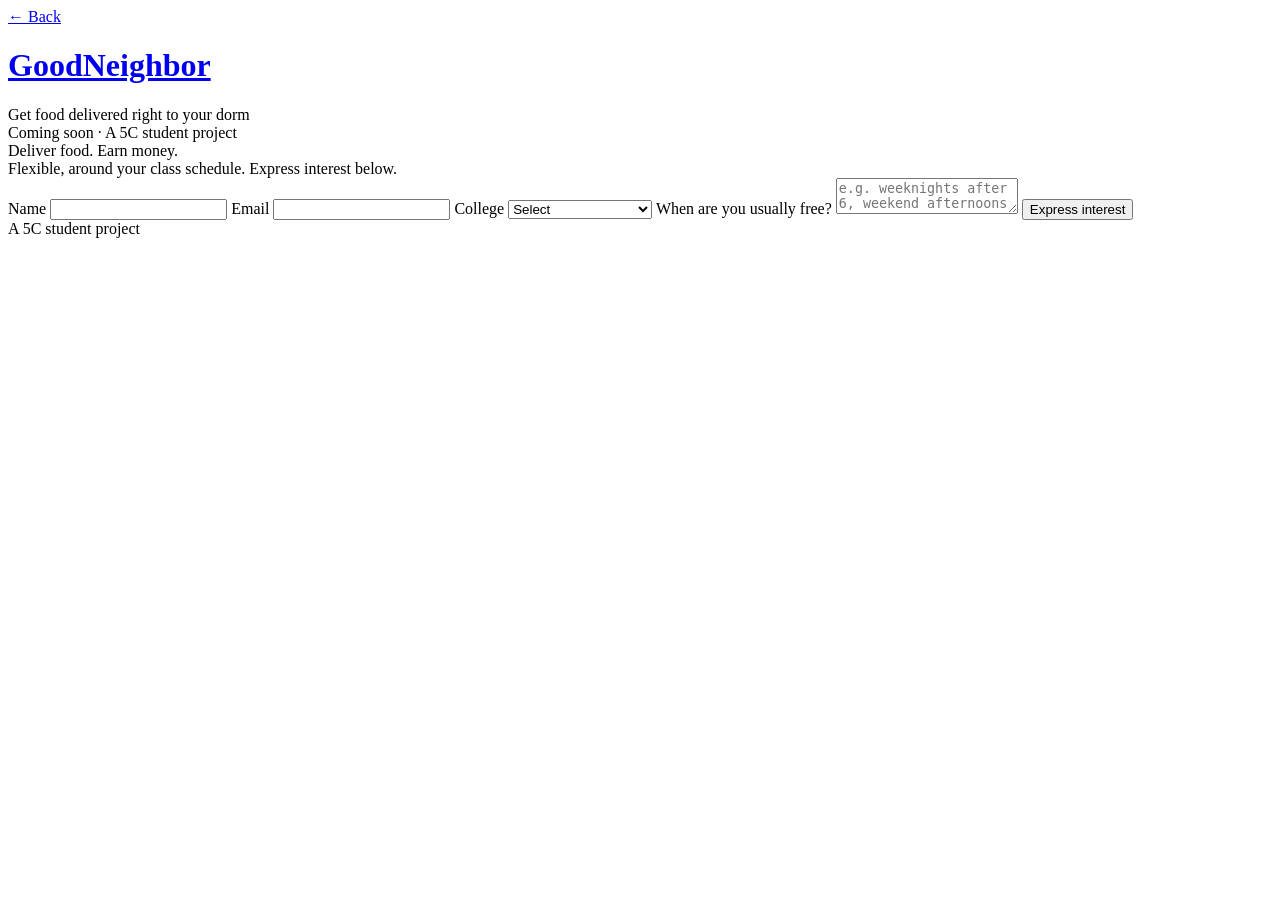
==== deliver.html @ 1658251e "Add files via upload" ====
<!DOCTYPE html>
<html lang="en">
<head>
<meta charset="utf-8">
<meta name="viewport" content="width=device-width, initial-scale=1, viewport-fit=cover">
<title>Deliver | GoodNeighbor</title>
<link rel="stylesheet" href="style.css">
</head>
<body>
<main>
  <a class="back" href="index.html">&larr; Back</a>
  <h1><a href="index.html">GoodNeighbor</a></h1>
  <div class="tagline">Get food delivered right to your dorm</div>
  <div class="tag">Coming soon · A 5C student project</div>

  <div class="lede">Deliver food. Earn money.<br>Flexible, around your class schedule. Express interest below.</div>

  <form id="interest" data-role="deliverer">
    <label for="name">Name</label>
    <input id="name" name="name" type="text" required autocomplete="name">

    <label for="email">Email</label>
    <input id="email" name="email" type="email" required autocomplete="email">

    <label for="college">College</label>
    <select id="college" name="college" required>
      <option value="">Select</option>
      <option>Pomona</option>
      <option>Claremont McKenna</option>
      <option>Scripps</option>
      <option>Pitzer</option>
      <option>Harvey Mudd</option>
    </select>

    <label for="avail">When are you usually free?</label>
    <textarea id="avail" name="availability" placeholder="e.g. weeknights after 6, weekend afternoons"></textarea>

    <button class="btn solid" type="submit">Express interest</button>
    <div id="msg" role="status"></div>
  </form>

  <div class="footer">A 5C student project</div>
</main>
<script src="app.js"></script>
</body>
</html>
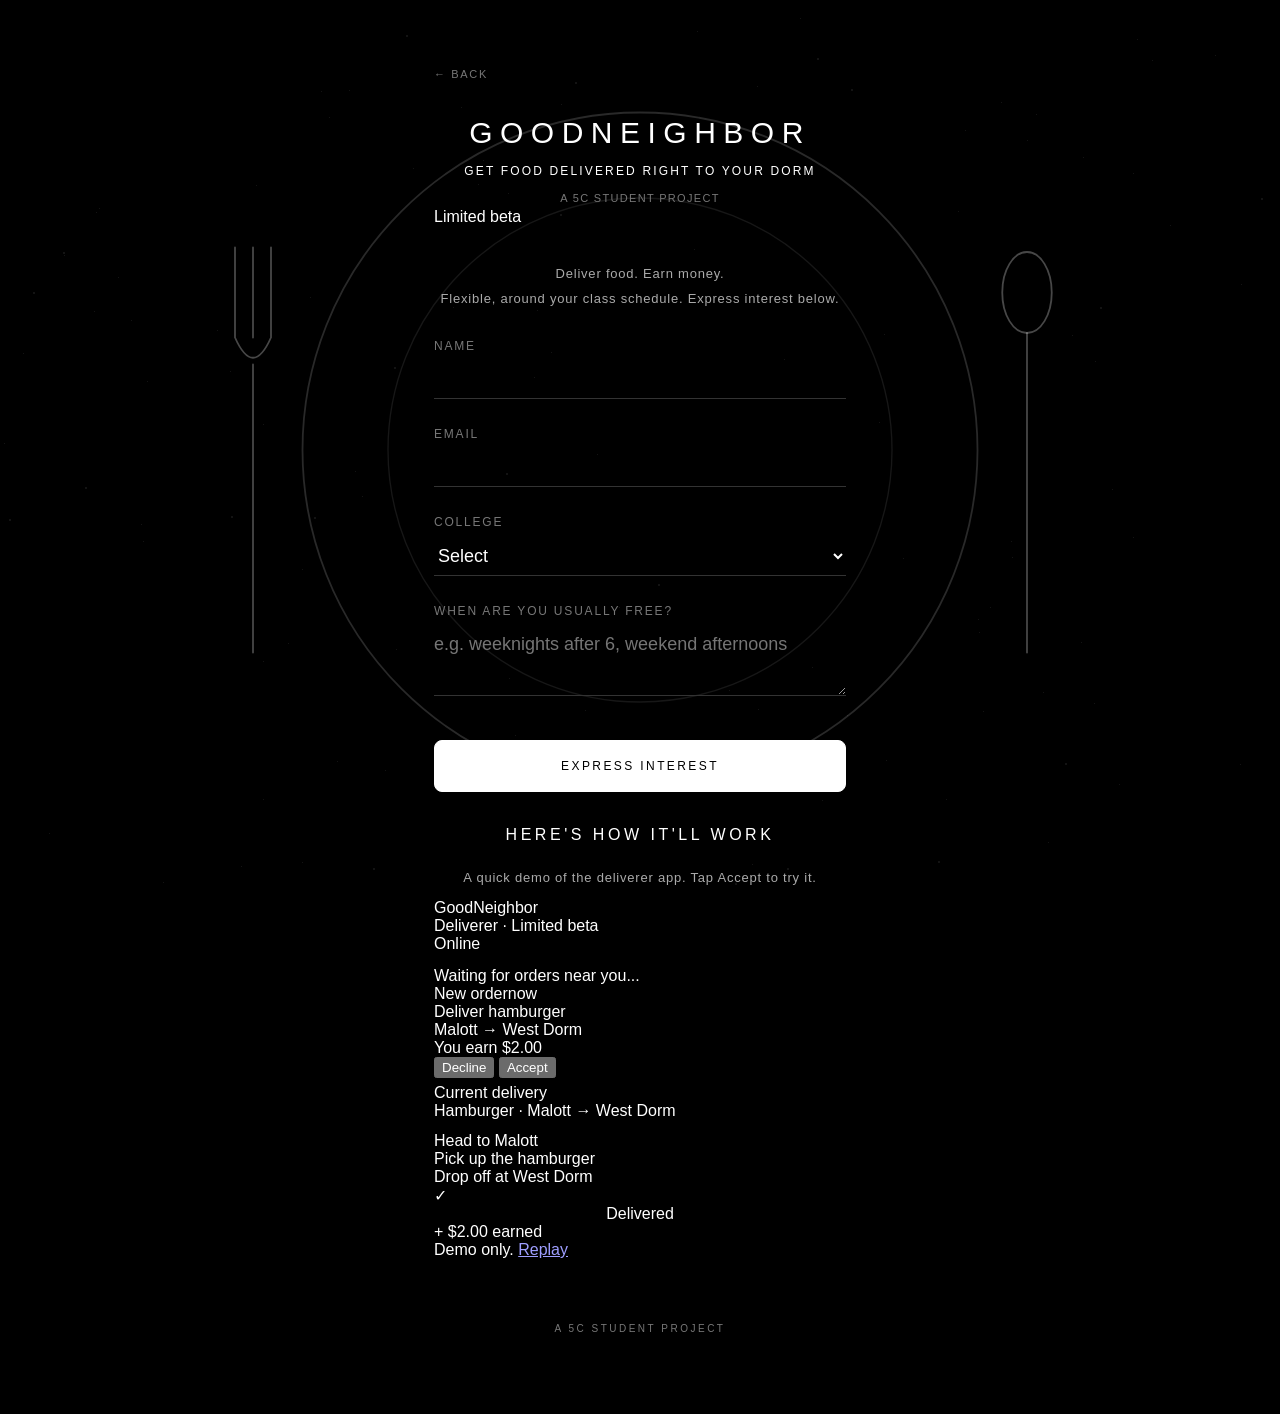
==== commit 7e79994d: "Update deliver.html" ====
--- a/deliver.html
+++ b/deliver.html
@@ -11,7 +11,8 @@
   <a class="back" href="index.html">&larr; Back</a>
   <h1><a href="index.html">GoodNeighbor</a></h1>
   <div class="tagline">Get food delivered right to your dorm</div>
-  <div class="tag">Coming soon · A 5C student project</div>
+  <div class="tag">A 5C student project</div>
+  <div class="beta">Limited beta</div>
 
   <div class="lede">Deliver food. Earn money.<br>Flexible, around your class schedule. Express interest below.</div>
 
@@ -39,6 +40,52 @@
     <div id="msg" role="status"></div>
   </form>
 
+  <section class="demo">
+    <div class="section-title">Here's how it'll work</div>
+    <div class="lede" style="margin-top:0">A quick demo of the deliverer app. Tap Accept to try it.</div>
+
+    <div class="phone" id="deliver-demo">
+      <div class="phone-notch"></div>
+      <div class="phone-screen">
+        <div class="phone-brand">GoodNeighbor</div>
+        <div class="phone-project">Deliverer &middot; Limited beta</div>
+
+        <div class="dstate on" id="d-idle">
+          <div class="online"><span class="pulse"></span>Online</div>
+          <div class="phone-help" style="margin-top:14px">Waiting for orders near you...</div>
+        </div>
+
+        <div class="dstate" id="d-offer">
+          <div class="notif">
+            <div class="notif-top"><span>New order</span><span>now</span></div>
+            <div class="notif-main">Deliver hamburger</div>
+            <div class="notif-route">Malott &rarr; West Dorm</div>
+            <div class="notif-pay">You earn $2.00</div>
+            <div class="notif-btns">
+              <button type="button" class="nb" id="d-decline">Decline</button>
+              <button type="button" class="nb go" id="d-accept">Accept</button>
+            </div>
+          </div>
+        </div>
+
+        <div class="dstate" id="d-active">
+          <div class="phone-label" style="margin-top:6px">Current delivery</div>
+          <div class="notif-main" style="margin-bottom:12px">Hamburger &middot; Malott &rarr; West Dorm</div>
+          <div class="dstep" id="s1"><span class="dot"></span>Head to Malott</div>
+          <div class="dstep" id="s2"><span class="dot"></span>Pick up the hamburger</div>
+          <div class="dstep" id="s3"><span class="dot"></span>Drop off at West Dorm</div>
+        </div>
+
+        <div class="dstate" id="d-done">
+          <div class="done-check">&#10003;</div>
+          <div class="notif-main" style="text-align:center">Delivered</div>
+          <div class="earned">+ $2.00 earned</div>
+        </div>
+      </div>
+    </div>
+    <div class="demo-note">Demo only. <a href="#" id="replay">Replay</a></div>
+  </section>
+
   <div class="footer">A 5C student project</div>
 </main>
 <script src="app.js"></script>
--- a/style.css
+++ b/style.css
@@ -0,0 +1,45 @@
+:root{--bg:#000;--fg:#fff;--mute:#777;--line:#333;color-scheme:dark}
+*{box-sizing:border-box}
+html,body{margin:0;background:var(--bg);color:var(--fg);font-family:Helvetica,Arial,sans-serif;font-weight:300}
+input,select,button,textarea{font-family:inherit;font-weight:inherit}
+main{position:relative;z-index:1;max-width:460px;margin:0 auto;padding:64px 24px 80px}
+svg.plate{position:fixed;inset:0;margin:auto;width:min(100vw,900px);height:min(100vh,900px);z-index:0;pointer-events:none}
+@media (max-width:600px){svg.plate g{display:none}}
+.star{position:fixed;z-index:0;pointer-events:none;background:#fff;border-radius:50%;opacity:.1;animation:twinkle 4s ease-in-out infinite}
+@keyframes twinkle{0%,100%{opacity:.08;transform:scale(.8)}50%{opacity:.9;transform:scale(1.5)}}
+@media (prefers-reduced-motion:reduce){.star{animation:none;opacity:.4}}
+
+h1{font-size:clamp(24px,7vw,30px);white-space:nowrap;font-weight:300;letter-spacing:.25em;text-transform:uppercase;margin:0 0 12px;text-align:center}
+h1 a{color:inherit;text-decoration:none}
+.tagline{font-size:clamp(9px,2.8vw,12px);letter-spacing:.18em;text-transform:uppercase;line-height:1.6;margin-bottom:8px;white-space:nowrap;text-align:center}
+.tag{font-size:11px;letter-spacing:.12em;text-transform:uppercase;color:var(--mute);line-height:1.7;text-align:center}
+.soon{margin:56px 0 8px;text-align:center;font-size:22px;letter-spacing:.3em;text-transform:uppercase}
+.soon-sub{text-align:center;font-size:12px;letter-spacing:.15em;text-transform:uppercase;color:var(--mute);line-height:1.9;margin-bottom:40px}
+
+.btn{display:block;width:100%;text-align:center;text-decoration:none;border:1px solid #fff;border-radius:8px;padding:18px 16px;margin:14px 0;font-size:12px;letter-spacing:.2em;text-transform:uppercase;color:var(--fg);background:none;cursor:pointer;transition:background .2s,color .2s}
+.btn:hover{background:#fff;color:#000}
+.btn.solid{background:#fff;color:#000}
+.btn.solid:hover{background:#ddd}
+button.btn:disabled{opacity:.3;cursor:not-allowed}
+
+.about{margin-top:72px;border-top:1px solid var(--line);padding-top:40px}
+.section-title{font-size:16px;letter-spacing:.22em;text-transform:uppercase;margin:0 0 22px;text-align:center}
+.about p{font-size:14px;letter-spacing:.06em;line-height:1.95;color:#bbb;margin:0 0 20px}
+.about ul{list-style:none;padding:0;margin:0 0 22px}
+.about li{font-size:13px;letter-spacing:.08em;line-height:1.7;color:#bbb;padding:12px 0;border-bottom:1px solid var(--line)}
+.about p.strong{color:var(--fg)}
+
+.back{display:inline-block;margin-bottom:36px;font-size:11px;letter-spacing:.15em;text-transform:uppercase;color:var(--mute);text-decoration:none}
+.back:hover{color:#fff}
+.lede{font-size:13px;letter-spacing:.06em;line-height:1.9;color:#aaa;text-align:center;margin:36px 0 8px}
+form{margin-top:8px}
+label{display:block;font-size:12px;letter-spacing:.15em;text-transform:uppercase;color:var(--mute);margin:28px 0 8px}
+input[type=text],input[type=email],select,textarea{width:100%;background:none;border:0;border-bottom:1px solid var(--line);color:var(--fg);font-size:18px;padding:8px 0;border-radius:0;outline:none}
+select option{background:#000;color:#fff}
+textarea{resize:vertical;min-height:70px}
+input:focus,select:focus,textarea:focus{border-color:var(--fg)}
+form .btn{margin-top:40px}
+#msg{font-size:13px;color:var(--mute);margin-top:16px;min-height:18px;text-align:center;line-height:1.6}
+.pay{margin-top:64px;border-top:1px solid var(--line);padding-top:40px}
+.zelle-note{font-size:12px;color:var(--mute);line-height:1.6;text-align:center;min-height:18px;word-break:break-all}
+.footer{margin-top:64px;text-align:center;font-size:10px;letter-spacing:.25em;color:var(--mute);text-transform:uppercase}
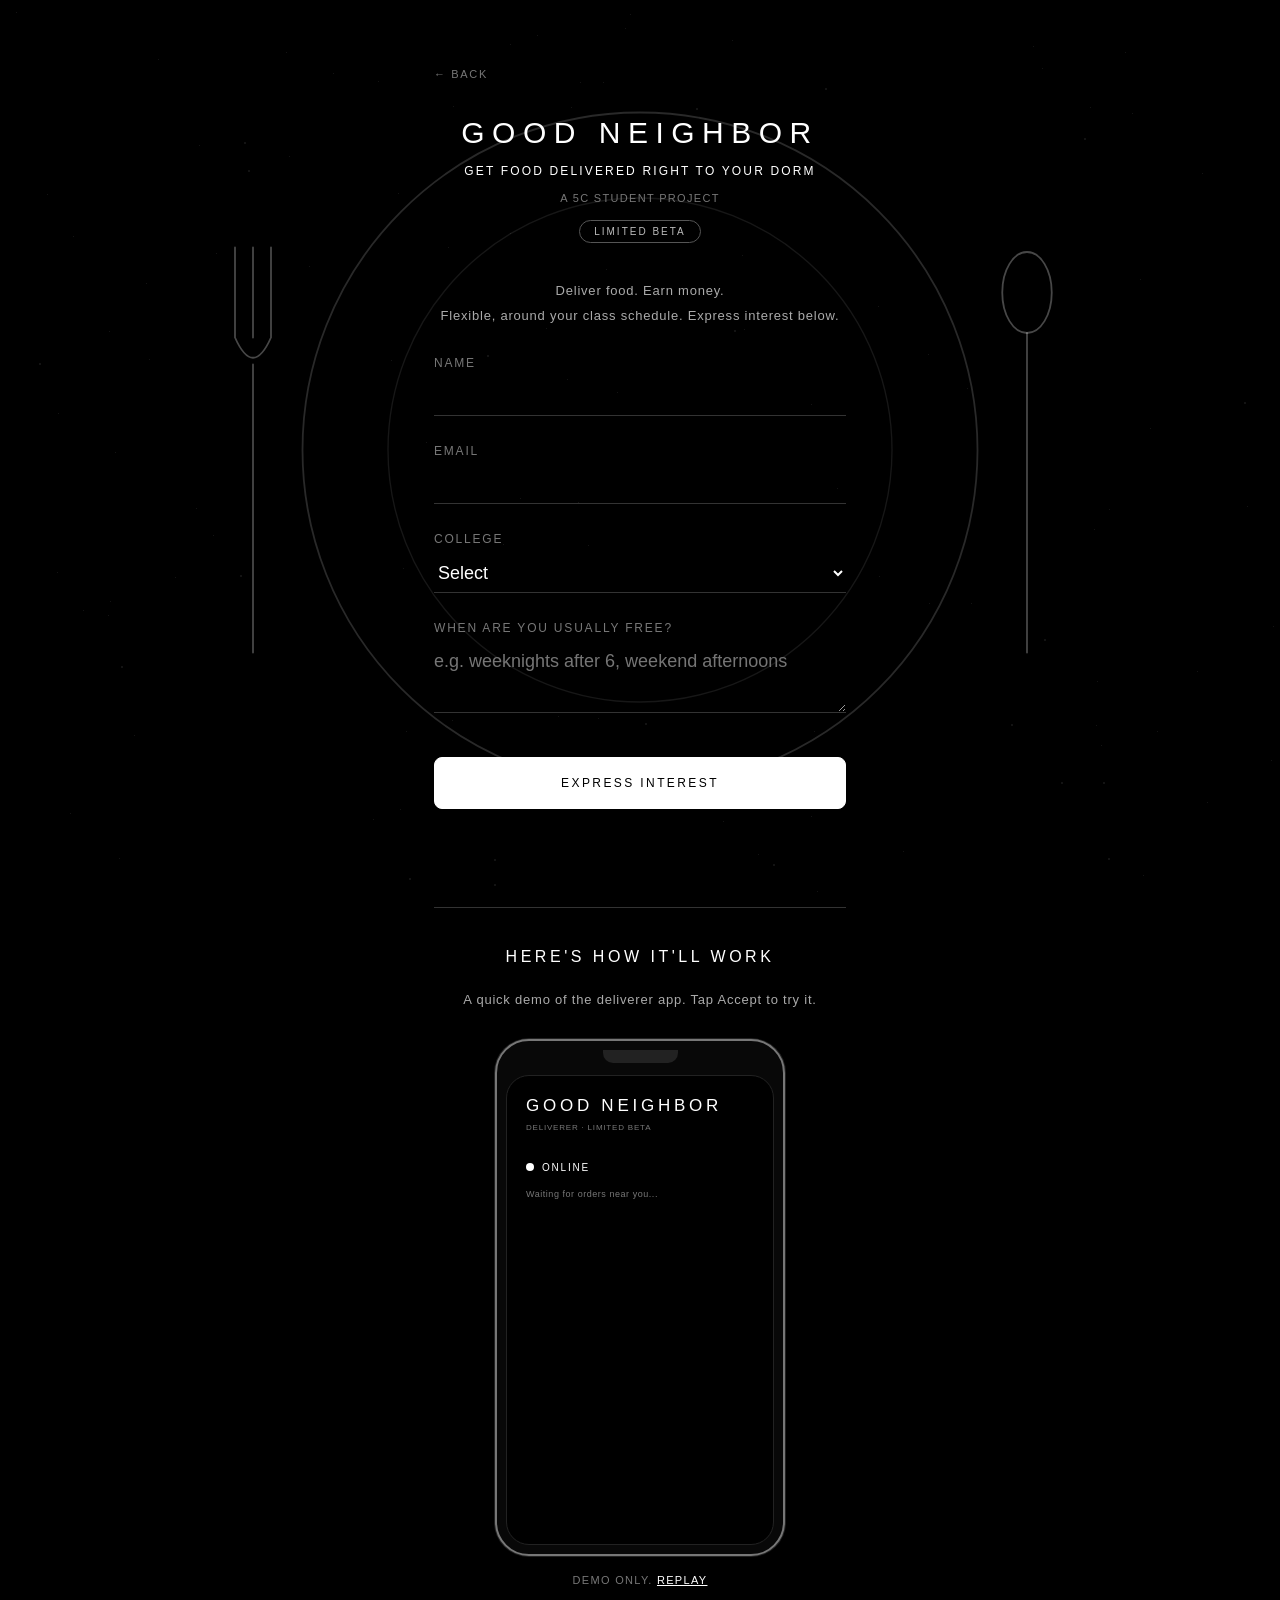
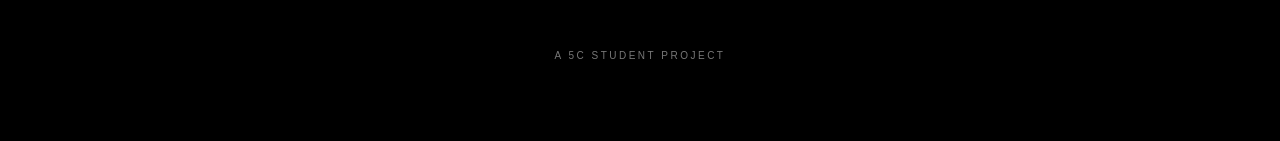
==== commit 9a97533a: "Update deliver.html" ====
--- a/deliver.html
+++ b/deliver.html
@@ -3,13 +3,13 @@
 <head>
 <meta charset="utf-8">
 <meta name="viewport" content="width=device-width, initial-scale=1, viewport-fit=cover">
-<title>Deliver | GoodNeighbor</title>
+<title>Deliver | GOOD NEIGHBOR</title>
 <link rel="stylesheet" href="style.css">
 </head>
 <body>
 <main>
   <a class="back" href="index.html">&larr; Back</a>
-  <h1><a href="index.html">GoodNeighbor</a></h1>
+  <h1><a href="index.html">GOOD NEIGHBOR</a></h1>
   <div class="tagline">Get food delivered right to your dorm</div>
   <div class="tag">A 5C student project</div>
   <div class="beta">Limited beta</div>
@@ -27,10 +27,12 @@
     <select id="college" name="college" required>
       <option value="">Select</option>
       <option>Pomona</option>
-      <option>Claremont McKenna</option>
+
+      <option>CMC</option>
       <option>Scripps</option>
       <option>Pitzer</option>
-      <option>Harvey Mudd</option>
+      <option>Mudd</option>
+    
     </select>
 
     <label for="avail">When are you usually free?</label>
@@ -47,7 +49,7 @@
     <div class="phone" id="deliver-demo">
       <div class="phone-notch"></div>
       <div class="phone-screen">
-        <div class="phone-brand">GoodNeighbor</div>
+        <div class="phone-brand">GOOD NEIGHBOR</div>
         <div class="phone-project">Deliverer &middot; Limited beta</div>
 
         <div class="dstate on" id="d-idle">
--- a/style.css
+++ b/style.css
@@ -43,3 +43,58 @@
 .pay{margin-top:64px;border-top:1px solid var(--line);padding-top:40px}
 .zelle-note{font-size:12px;color:var(--mute);line-height:1.6;text-align:center;min-height:18px;word-break:break-all}
 .footer{margin-top:64px;text-align:center;font-size:10px;letter-spacing:.25em;color:var(--mute);text-transform:uppercase}
+
+/* beta pill */
+.beta{display:table;margin:12px auto 0;border:1px solid #555;border-radius:20px;padding:5px 14px;font-size:10px;letter-spacing:.2em;text-transform:uppercase;color:#bbb}
+
+/* demo section */
+.demo{margin-top:64px;border-top:1px solid var(--line);padding-top:40px}
+.demo-note{text-align:center;font-size:11px;letter-spacing:.12em;text-transform:uppercase;color:var(--mute);margin-top:18px}
+.demo-note a{color:#fff}
+
+/* phone */
+.phone{width:290px;margin:26px auto 0;padding:9px;border:2px solid #777;border-radius:34px;background:#080808;box-shadow:0 0 0 1px #222}
+.phone-notch{width:75px;height:13px;border-radius:0 0 10px 10px;background:#222;margin:0 auto 12px}
+.phone-screen{border-radius:23px;background:#000;padding:20px 19px 22px;text-align:left;min-height:470px;border:1px solid #222}
+.phone-brand{font-size:17px;letter-spacing:.22em;text-transform:uppercase;white-space:nowrap;margin-bottom:7px}
+.phone-tagline{font-size:8px;letter-spacing:.12em;text-transform:uppercase;line-height:1.6;margin-bottom:5px}
+.phone-project{color:#777;font-size:8px;letter-spacing:.1em;text-transform:uppercase;margin-bottom:18px}
+.phone-label{display:block;font-size:9px;letter-spacing:.14em;text-transform:uppercase;color:#777;margin:15px 0 7px}
+.phone-value{font-size:13px;padding:0 0 8px;border-bottom:1px solid #333;min-height:25px}
+.caret{animation:blink 1s steps(1) infinite;color:#777}
+@keyframes blink{50%{opacity:0}}
+.phone-option{display:flex;align-items:center;gap:9px;padding:10px 0;border-bottom:1px solid #333;font-size:9px;letter-spacing:.1em;text-transform:uppercase}
+.phone-radio{width:11px;height:11px;border:1px solid #888;border-radius:50%;flex:none}
+.phone-radio.selected{background:#fff;box-shadow:inset 0 0 0 2px #000}
+.phone-check{width:12px;height:12px;border:1px solid #888;border-radius:3px;flex:none;transition:background .2s}
+.toggle{cursor:pointer}
+.toggle.on .phone-check{background:#fff;box-shadow:inset 0 0 0 2px #000}
+.phone-help{font-size:9px;color:#777;letter-spacing:.06em;line-height:1.6;margin-top:6px}
+.phone-price{display:flex;justify-content:space-between;align-items:baseline;margin-top:20px;font-size:10px;letter-spacing:.15em;text-transform:uppercase}
+.phone-price strong{font-size:18px;font-weight:300}
+.phone-pay{margin-top:14px;background:#fff;color:#000;border-radius:6px;text-align:center;padding:12px 5px;font-size:9px;letter-spacing:.16em;text-transform:uppercase}
+
+/* deliverer demo */
+.dstate{display:none}
+.dstate.on{display:block;animation:fadein .4s ease}
+@keyframes fadein{from{opacity:0;transform:translateY(6px)}to{opacity:1;transform:none}}
+.online{display:flex;align-items:center;gap:8px;font-size:10px;letter-spacing:.18em;text-transform:uppercase;margin-top:30px}
+.pulse{width:8px;height:8px;border-radius:50%;background:#fff;animation:pulse 1.6s ease-in-out infinite}
+@keyframes pulse{0%,100%{opacity:.3;transform:scale(.8)}50%{opacity:1;transform:scale(1.3)}}
+.notif{border:1px solid #555;border-radius:14px;padding:14px;background:#0c0c0c;margin-top:12px;animation:slidein .5s cubic-bezier(.2,.9,.3,1.2)}
+@keyframes slidein{from{opacity:0;transform:translateY(-30px)}to{opacity:1;transform:none}}
+.notif-top{display:flex;justify-content:space-between;font-size:8px;letter-spacing:.15em;text-transform:uppercase;color:#777;margin-bottom:10px}
+.notif-main{font-size:13px;letter-spacing:.04em;line-height:1.5}
+.notif-route{font-size:11px;color:#aaa;margin-top:4px;letter-spacing:.06em}
+.notif-pay{font-size:10px;color:#777;margin-top:10px;letter-spacing:.1em;text-transform:uppercase}
+.notif-btns{display:flex;gap:8px;margin-top:14px}
+.nb{flex:1;border:1px solid #666;background:none;color:#fff;border-radius:6px;padding:10px 4px;font-size:9px;letter-spacing:.16em;text-transform:uppercase;cursor:pointer}
+.nb.go{background:#fff;color:#000;border-color:#fff}
+.dstep{display:flex;align-items:center;gap:10px;padding:12px 0;border-bottom:1px solid #333;font-size:10px;letter-spacing:.1em;text-transform:uppercase;color:#777;transition:color .3s}
+.dstep .dot{width:11px;height:11px;border:1px solid #888;border-radius:50%;flex:none;transition:background .3s}
+.dstep.now{color:#fff}
+.dstep.now .dot{animation:pulse 1.2s ease-in-out infinite;background:#fff}
+.dstep.done{color:#aaa}
+.dstep.done .dot{background:#fff;box-shadow:inset 0 0 0 2px #000;animation:none}
+.done-check{width:46px;height:46px;border:1px solid #fff;border-radius:50%;margin:40px auto 16px;display:flex;align-items:center;justify-content:center;font-size:20px}
+.earned{text-align:center;font-size:20px;margin-top:10px;letter-spacing:.05em}
